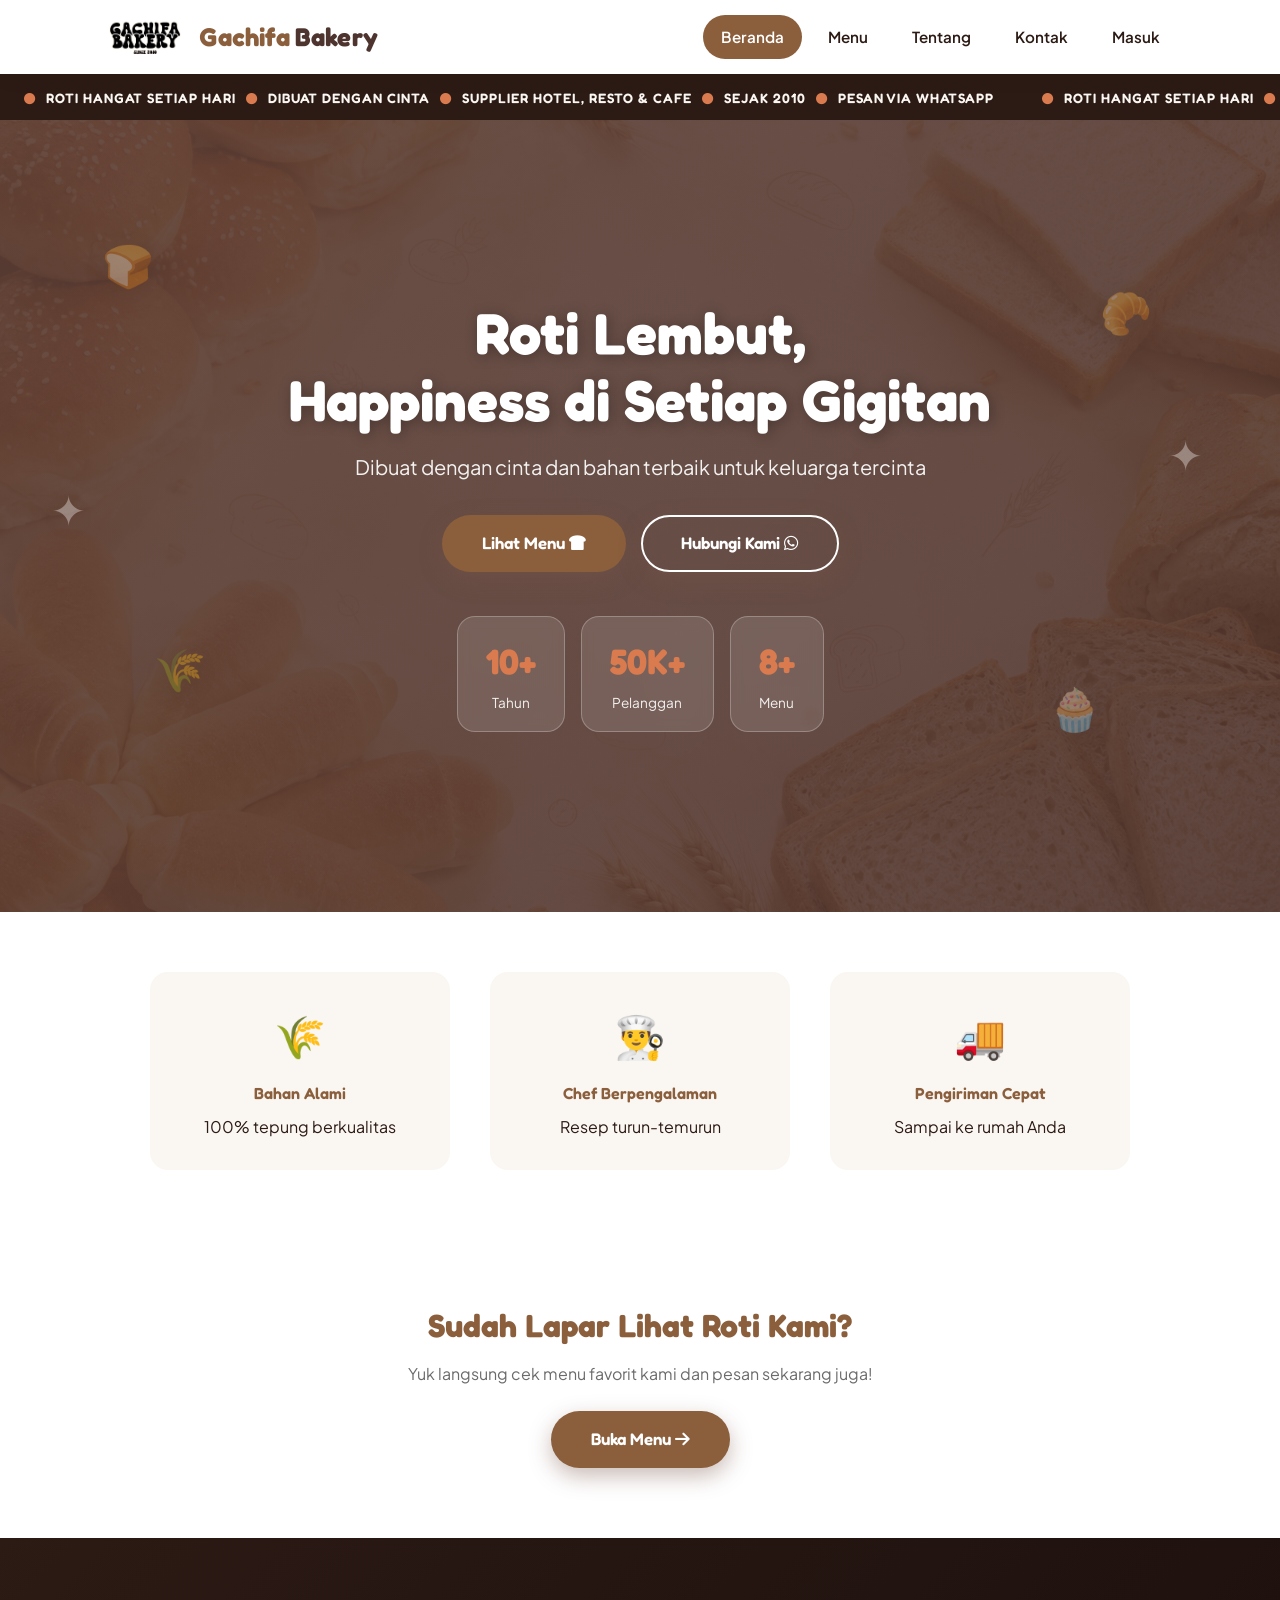
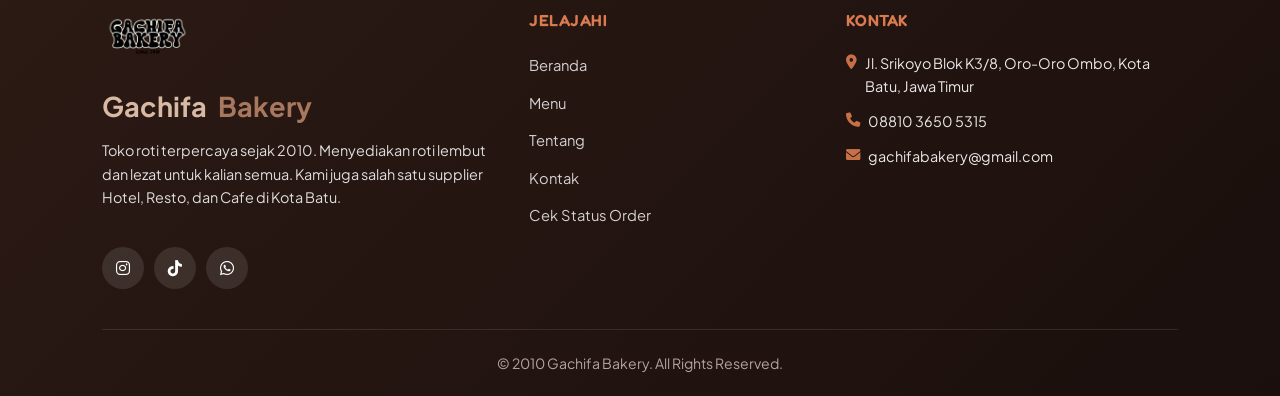
==== index.html @ fec1f7c6 "initial commit" ====
<!DOCTYPE html>
<html lang="id">
<head>
    <meta charset="UTF-8">
    <meta name="viewport" content="width=device-width, initial-scale=1.0">
    <title>Gachifa Bakery | Beranda</title>
    <link rel="icon" type="image/png" href="images/logo.png">
    <link rel="stylesheet" href="style.css?v=3">
    <link rel="stylesheet" href="https://cdnjs.cloudflare.com/ajax/libs/font-awesome/6.0.0/css/all.min.css">
</head>
<body>

<nav>
    <div class="logo-container">
        <img src="images/logo.png" alt="Logo Gachifa" class="logo-img">
        <div class="brand-name">
            <span class="brand-orange">Gachifa</span>
            <span class="brand-coklat">Bakery</span>
        </div>
    </div>
    <button class="nav-hamburger" onclick="toggleMobileMenu()" aria-label="Buka menu">
        <i class="fas fa-bars"></i>
    </button>
    <div class="nav-overlay" id="navOverlay" onclick="closeMobileMenu()"></div>
    <ul class="nav-links" id="navLinks">
        <li class="nav-close-item">
            <span class="nav-panel-title">Menu</span>
            <button class="nav-close-btn" onclick="toggleMobileMenu()" aria-label="Tutup menu">&times;</button>
        </li>
        <li><a href="index.html" data-page="index"><i class="fas fa-house nav-icon"></i>Beranda</a></li>
        <li><a href="menu.html" data-page="menu"><i class="fas fa-bread-slice nav-icon"></i>Menu <span id="nav-cart-count" class="nav-cart-badge" style="display:none;">0</span></a></li>
        <li><a href="about.html" data-page="about"><i class="fas fa-circle-info nav-icon"></i>Tentang</a></li>
        <li><a href="contact.html" data-page="contact"><i class="fas fa-phone nav-icon"></i>Kontak</a></li>
        <li id="nav-account-item"><a href="account.html" data-page="account"><i class="fas fa-user nav-icon"></i><span id="nav-account-label">Masuk</span></a></li>
    </ul>
</nav>

<div class="marquee">
    <div class="marquee-track">
        <span><i class="fas fa-circle"></i>ROTI HANGAT SETIAP HARI<i class="fas fa-circle"></i>DIBUAT DENGAN CINTA<i class="fas fa-circle"></i>SUPPLIER HOTEL, RESTO & CAFE<i class="fas fa-circle"></i>SEJAK 2010<i class="fas fa-circle"></i>PESAN VIA WHATSAPP</span>
        <span aria-hidden="true"><i class="fas fa-circle"></i>ROTI HANGAT SETIAP HARI<i class="fas fa-circle"></i>DIBUAT DENGAN CINTA<i class="fas fa-circle"></i>SUPPLIER HOTEL, RESTO & CAFE<i class="fas fa-circle"></i>SEJAK 2010<i class="fas fa-circle"></i>PESAN VIA WHATSAPP</span>
    </div>
</div>

    <header id="home">
        <div class="floaty-shapes" aria-hidden="true">
            <span class="floaty" style="top:14%; left:8%;">🍞</span>
            <span class="floaty floaty-slow floaty-reverse" style="top:65%; left:12%;">🌾</span>
            <span class="floaty floaty-slow" style="top:20%; right:10%;">🥐</span>
            <span class="floaty floaty-reverse" style="top:70%; right:14%;">🧁</span>
            <span class="floaty floaty-slow" style="top:45%; left:4%;">✦</span>
            <span class="floaty" style="top:38%; right:6%;">✦</span>
        </div>
        <div class="hero-content">
            <h1>Roti Lembut,<br>Happiness di Setiap Gigitan</h1>
            <p>Dibuat dengan cinta dan bahan terbaik untuk keluarga tercinta</p>
            
            <div class="hero-buttons">
                <a href="menu.html" class="btn">Lihat Menu <i class="fas fa-bread-slice"></i></a>
                <a href="contact.html" class="btn btn-outline">Hubungi Kami <i class="fab fa-whatsapp"></i></a>
            </div>
            
            <div class="hero-stats">
                <div class="stat-item">
                    <span class="stat-number">10+</span>
                    <span class="stat-label">Tahun</span>
                </div>
                <div class="stat-item">
                    <span class="stat-number">50K+</span>
                    <span class="stat-label">Pelanggan</span>
                </div>
                <div class="stat-item">
                    <span class="stat-number">8+</span>
                    <span class="stat-label">Menu</span>
                </div>
            </div>
        </div>
    </header>

    <section class="features reveal-stagger reveal">
        <div class="feature-item reveal-child">
            <span>🌾</span>
            <h4>Bahan Alami</h4>
            <p>100% tepung berkualitas</p>
        </div>
        <div class="feature-item reveal-child">
            <span>👨‍🍳</span>
            <h4>Chef Berpengalaman</h4>
            <p>Resep turun-temurun</p>
        </div>
        <div class="feature-item reveal-child">
            <span>🚚</span>
            <h4>Pengiriman Cepat</h4>
            <p>Sampai ke rumah Anda</p>
        </div>
    </section>

    <section class="cta-section reveal">
        <h2>Sudah Lapar Lihat Roti Kami?</h2>
        <p>Yuk langsung cek menu favorit kami dan pesan sekarang juga!</p>
        <a href="menu.html" class="btn">Buka Menu <i class="fas fa-arrow-right"></i></a>
    </section>

<footer id="contact">
    <div class="footer-container">
        <div class="footer-col-brand">
            <div class="footer-logo">
                <img src="images/logo.png" alt="Logo">
            </div>
            <h3><span class="brand-orange">Gachifa</span> <span class="brand-coklat">Bakery</span></h3>
            <p class="footer-desc">Toko roti terpercaya sejak 2010. Menyediakan roti lembut dan lezat untuk kalian semua. Kami juga salah satu supplier Hotel, Resto, dan Cafe di Kota Batu.</p>
            <div class="social-links">
                <a href="https://www.instagram.com/gachifabakery.id/" target="_blank" aria-label="Instagram">
                    <i class="fab fa-instagram"></i>
                </a>
                <a href="https://www.tiktok.com/@gachifabakery?_r=1&_t=ZS-96W4dqvTECC" target="_blank" aria-label="TikTok">
                    <i class="fab fa-tiktok"></i>
                </a>
                <a href="https://wa.me/62881036505315?text=Hallo%20Gachifa%20Bakery!%20Saya%20ingin%20bertanya%20perihal%20roti%20nya%20dong" target="_blank" aria-label="WhatsApp">
                    <i class="fab fa-whatsapp"></i>
                </a>
            </div>
        </div>

        <div class="footer-col">
            <h4 class="footer-heading">Jelajahi</h4>
            <ul class="footer-links">
                <li><a href="index.html">Beranda</a></li>
                <li><a href="menu.html">Menu</a></li>
                <li><a href="about.html">Tentang</a></li>
                <li><a href="contact.html">Kontak</a></li>
                <li><a href="track-order.html">Cek Status Order</a></li>
            </ul>
        </div>

        <div class="footer-col">
            <h4 class="footer-heading">Kontak</h4>
            <div class="contact-info">
                <p><i class="fas fa-map-marker-alt"></i> Jl. Srikoyo Blok K3/8, Oro-Oro Ombo, Kota Batu, Jawa Timur</p>
                <p><i class="fas fa-phone"></i> 08810 3650 5315</p>
                <p><i class="fas fa-envelope"></i> gachifabakery@gmail.com</p>
            </div>
        </div>
    </div>
    <div class="footer-bottom">
        <p>&copy; 2010 Gachifa Bakery. All Rights Reserved.</p>
    </div>
</footer>

    <script src="script.js?v=2"></script>
</body>
</html>
---- style.css ----
@import url('https://fonts.googleapis.com/css2?family=Fredoka:wght@500;600;700&family=Plus+Jakarta+Sans:wght@400;500;600;700;800&display=swap');

* {
    margin: 0;
    padding: 0;
    box-sizing: border-box;
    font-family: 'Plus Jakarta Sans', sans-serif;
}

:root {
    --primary: #8B5E3C;
    --secondary: #6B4226;
    --accent: #4E342E;
    --cream: #FAF6F2;
    --cream-2: #F3EAE0;
    --white: #ffffff;
    --dark: #2C1A14;
    --kuning: #D97B4F;
    --kuningMuda: #F3D9C4;
    --shadow-soft: 0 10px 30px rgba(139, 94, 60, 0.12);
    --shadow-lift: 0 20px 40px rgba(139, 94, 60, 0.22);
    --radius-lg: 28px;
    --radius-md: 18px;
}

html {
    scroll-behavior: smooth;
}

body {
    background-color: var(--cream);
    color: var(--dark);
    line-height: 1.6;
    overflow-x: hidden;
}

h1, h2, h3, h4, .brand-name span, .btn, .logo-container, footer h3 {
    font-family: 'Fredoka', sans-serif;
}

/* ===== REVEAL ON SCROLL ===== */
.reveal {
    opacity: 0;
    transform: translateY(28px);
    transition: opacity 0.7s cubic-bezier(0.22, 1, 0.36, 1), transform 0.7s cubic-bezier(0.22, 1, 0.36, 1);
}

.reveal.revealed {
    opacity: 1;
    transform: translateY(0);
}

.reveal-stagger.revealed .reveal-child {
    opacity: 1;
    transform: translateY(0);
}

.reveal-child {
    opacity: 0;
    transform: translateY(24px);
    transition: opacity 0.6s ease, transform 0.6s ease;
}

.reveal-stagger.revealed .reveal-child:nth-child(1) { transition-delay: 0.05s; }
.reveal-stagger.revealed .reveal-child:nth-child(2) { transition-delay: 0.15s; }
.reveal-stagger.revealed .reveal-child:nth-child(3) { transition-delay: 0.25s; }
.reveal-stagger.revealed .reveal-child:nth-child(4) { transition-delay: 0.35s; }

@media (prefers-reduced-motion: reduce) {
    .reveal, .reveal-child {
        opacity: 1 !important;
        transform: none !important;
        transition: none !important;
    }
    .floaty { animation: none !important; }
    .marquee-track { animation: none !important; }
}

/* ===== NAV ===== */
nav {
    display: flex;
    justify-content: space-between;
    align-items: center;
    padding: 0.7rem 8%;
    background-color: var(--white);
    box-shadow: 0 2px 20px rgba(44, 26, 20, 0.07);
    position: sticky;
    top: 0;
    z-index: 1000;
}

.logo-container {
    display: flex;
    align-items: center;
    gap: 12px;
}

.logo-img {
    height: 52px;
    width: auto;
}

.brand-name {
    display: flex;
    align-items: center;
}

.brand-name span {
    font-weight: 700;
    font-size: 1.6rem;
    letter-spacing: 0.2px;
}

.brand-orange {
    color: var(--primary);
    margin-right: 5px;
}

.brand-coklat {
    color: var(--accent);
}

.nav-links {
    list-style: none;
    display: flex;
    align-items: center;
    gap: 8px;
}

.nav-links a {
    text-decoration: none;
    color: var(--dark);
    font-weight: 600;
    font-size: 0.95rem;
    transition: 0.3s;
    position: relative;
    padding: 10px 18px;
    display: inline-block;
    border-radius: 50px;
}

.nav-links a:hover {
    color: var(--primary);
    background: var(--cream-2);
}

.nav-links a.active {
    color: var(--white);
    background: var(--primary);
}

.nav-links a.active .nav-cart-badge {
    display: none !important;
}

/* ===== MARQUEE ===== */
.marquee {
    background: var(--dark);
    overflow: hidden;
    white-space: nowrap;
    position: relative;
    padding: 10px 0;
}

.marquee-track {
    display: inline-flex;
    animation: marquee-scroll 22s linear infinite;
}

.marquee-track span {
    color: var(--cream);
    font-family: 'Fredoka', sans-serif;
    font-weight: 600;
    font-size: 0.85rem;
    letter-spacing: 1px;
    text-transform: uppercase;
    padding: 0 24px;
    display: inline-flex;
    align-items: center;
    gap: 10px;
    white-space: nowrap;
}

.marquee-track span i {
    color: var(--kuning);
    font-size: 0.7rem;
}

@keyframes marquee-scroll {
    0% { transform: translateX(0); }
    100% { transform: translateX(-50%); }
}

/* ===== HEADER / HERO ===== */
header {
    position: relative;
    background: linear-gradient(135deg, rgba(93, 64, 55, 0.92), rgba(78, 52, 46, 0.88)),
                url('images/background.png');
    background-size: cover;
    background-position: center;
    min-height: 88vh;
    display: flex;
    align-items: center;
    justify-content: center;
    text-align: center;
    color: var(--white);
    overflow: hidden;
    padding: 40px 8%;
}

.floaty-shapes {
    position: absolute;
    inset: 0;
    pointer-events: none;
    z-index: 1;
}

.floaty-shapes span {
    position: absolute;
    font-size: 2.6rem;
    opacity: 0.35;
    filter: drop-shadow(0 6px 14px rgba(0,0,0,0.2));
}

.floaty {
    animation: floaty-move 6s ease-in-out infinite;
}

.floaty-slow {
    animation-duration: 9s;
}

.floaty-reverse {
    animation-direction: alternate-reverse;
}

@keyframes floaty-move {
    0%   { transform: translateY(0) rotate(0deg); }
    50%  { transform: translateY(-22px) rotate(8deg); }
    100% { transform: translateY(0) rotate(0deg); }
}

.hero-content {
    position: relative;
    z-index: 2;
}

.hero-content h1 {
    font-weight: 700;
    font-size: 3.6rem;
    line-height: 1.15;
    margin-bottom: 18px;
    text-shadow: 2px 2px 14px rgba(0,0,0,0.28);
}

.hero-content p {
    font-size: 1.25rem;
    margin-bottom: 32px;
    opacity: 0.92;
}

.hero-buttons {
    display: flex;
    gap: 15px;
    justify-content: center;
    margin-bottom: 44px;
}

.btn {
    display: inline-block;
    background-color: var(--primary);
    color: var(--white);
    padding: 15px 40px;
    text-decoration: none;
    border-radius: 50px;
    font-weight: 600;
    font-size: 1.05rem;
    transition: 0.3s;
    box-shadow: 0 8px 22px rgba(121, 85, 72, 0.4);
    cursor: pointer;
    border: none;
}

.btn:hover {
    background-color: var(--accent);
    transform: translateY(-4px);
}

.btn:active {
    transform: scale(0.95);
    background-color: var(--secondary);
}

.btn-outline {
    background-color: transparent;
    border: 2px solid var(--white);
    color: var(--white);
    padding: 13px 38px;
}

.btn-outline:hover {
    background-color: var(--white);
    color: var(--primary);
}

.hero-stats {
    display: flex;
    gap: 16px;
    justify-content: center;
    margin-top: 40px;
    flex-wrap: wrap;
}

.stat-item {
    text-align: center;
    background: rgba(255,255,255,0.12);
    backdrop-filter: blur(6px);
    border: 1px solid rgba(255,255,255,0.25);
    border-radius: var(--radius-md);
    padding: 16px 28px;
}

.stat-number {
    display: block;
    font-family: 'Fredoka', sans-serif;
    font-size: 2.2rem;
    font-weight: 700;
    color: var(--kuning);
}

.stat-label {
    font-size: 0.85rem;
    opacity: 0.9;
}

/* ===== PAGE BANNER (inner pages) ===== */
.page-banner {
    position: relative;
    background: linear-gradient(135deg, rgba(93, 64, 55, 0.95), rgba(78, 52, 46, 0.9)),
                url('images/background.png');
    background-size: cover;
    background-position: center;
    color: var(--white);
    text-align: center;
    padding: 80px 8% 60px;
    overflow: hidden;
}

.page-banner h1 {
    font-weight: 700;
    font-size: 2.6rem;
    margin-bottom: 10px;
    text-shadow: 2px 2px 10px rgba(0,0,0,0.3);
    position: relative;
    z-index: 2;
}

.page-banner p {
    font-size: 1.05rem;
    opacity: 0.92;
    position: relative;
    z-index: 2;
}

/* ===== FEATURES ===== */
.features {
    background-color: var(--white);
    padding: 60px 8%;
    display: flex;
    justify-content: center;
    gap: 40px;
    flex-wrap: wrap;
    text-align: center;
}

.feature-item {
    flex: 1;
    min-width: 220px;
    max-width: 300px;
    background: var(--cream);
    border-radius: var(--radius-md);
    padding: 30px 22px;
    transition: 0.35s;
}

.feature-item:hover {
    transform: translateY(-8px);
    box-shadow: var(--shadow-soft);
}

.feature-item span {
    font-size: 2.6rem;
    display: block;
    margin-bottom: 12px;
}

.feature-item h4 {
    color: var(--primary);
    margin-bottom: 8px;
    font-weight: 600;
}

/* ===== MENU SECTION ===== */
.menu-section {
    padding: 80px 8%;
    text-align: center;
    background-color: var(--cream);
}

.section-title {
    font-weight: 700;
    font-size: 2.4rem;
    margin-bottom: 15px;
    color: var(--primary);
    position: relative;
    display: inline-block;
}

.section-title::after {
    content: '';
    display: block;
    width: 60px;
    height: 4px;
    background: var(--kuning);
    border-radius: 2px;
    margin: 14px auto 0;
}

.section-desc {
    color: #6b6b6b;
    margin-bottom: 40px;
}

.product-grid {
    display: grid;
    grid-template-columns: repeat(auto-fit, minmax(280px, 1fr));
    gap: 36px;
    max-width: 1200px;
    margin: 0 auto;
}

.nav-hamburger {
    display: none !important;
}

.nav-icon {
    display: none !important;
}

.nav-overlay {
    display: none !important;
}

.nav-close-item {
    display: none !important;
}

.menu-header-row {
    position: relative;
    max-width: 1200px;
    margin: 0 auto;
    text-align: center;
}

.menu-header-row .section-title {
    margin-bottom: 15px;
}

.riwayat-trigger {
    position: absolute;
    right: 0;
    top: 0;
    background: var(--white);
    border: 1.5px solid var(--primary);
    color: var(--primary);
    padding: 10px 22px;
    border-radius: 50px;
    font-weight: 600;
    font-size: 0.9rem;
    cursor: pointer;
    transition: 0.3s;
    display: inline-flex;
    align-items: center;
    gap: 8px;
}

.riwayat-trigger:hover {
    background: var(--primary);
    color: var(--white);
}

.riwayat-badge {
    position: absolute;
    top: -6px;
    right: -6px;
    background: var(--kuning);
    color: var(--white);
    font-size: 0.7rem;
    font-weight: 700;
    min-width: 20px;
    height: 20px;
    border-radius: 50%;
    display: flex;
    align-items: center;
    justify-content: center;
    padding: 0 4px;
    line-height: 1;
    box-shadow: 0 2px 6px rgba(0,0,0,0.15);
}

.checkout-modal-overlay {
    display: none;
    position: fixed;
    inset: 0;
    background: rgba(44, 26, 20, 0.6);
    z-index: 2000;
    align-items: center;
    justify-content: center;
    padding: 20px;
}

.checkout-modal-overlay.checkout-modal-show {
    display: flex;
}

.checkout-modal-box {
    background: var(--white);
    border-radius: var(--radius-lg);
    padding: 30px;
    max-width: 420px;
    width: 100%;
    max-height: 85vh;
    overflow-y: auto;
    text-align: left;
    box-shadow: 0 20px 50px rgba(0,0,0,0.3);
}

.riwayat-modal-overlay {
    display: none;
    position: fixed;
    inset: 0;
    background: rgba(44, 26, 20, 0.6);
    z-index: 2000;
    align-items: center;
    justify-content: center;
    padding: 20px;
}

.riwayat-modal-overlay.riwayat-modal-show {
    display: flex;
}

.riwayat-modal-box {
    background: var(--white);
    border-radius: var(--radius-lg);
    padding: 30px;
    max-width: 420px;
    width: 100%;
    max-height: 80vh;
    overflow-y: auto;
    text-align: left;
    box-shadow: 0 20px 50px rgba(0,0,0,0.3);
}

.riwayat-modal-header {
    display: flex;
    justify-content: space-between;
    align-items: center;
    margin-bottom: 18px;
}

.riwayat-modal-header h3 {
    color: var(--primary);
    font-size: 1.15rem;
    font-weight: 600;
    display: flex;
    align-items: center;
    gap: 8px;
}

.riwayat-modal-close {
    background: none;
    border: none;
    font-size: 1.6rem;
    line-height: 1;
    color: #888;
    cursor: pointer;
    padding: 0 4px;
}

.riwayat-modal-close:hover {
    color: var(--primary);
}

.riwayat-empty {
    color: #888;
    font-size: 0.9rem;
    text-align: center;
    padding: 20px 0;
}

.riwayat-item {
    background: var(--cream);
    border-radius: 12px;
    padding: 12px 14px;
    margin-bottom: 12px;
}

.riwayat-tanggal {
    font-size: 0.75rem;
    color: #888;
    margin-bottom: 4px;
}

.riwayat-produk {
    font-size: 0.85rem;
    color: var(--dark);
    margin-bottom: 6px;
    line-height: 1.4;
}

.riwayat-total {
    font-size: 0.9rem;
    font-weight: 700;
    color: var(--primary);
    text-align: right;
}

.btn-riwayat-clear {
    width: 100%;
    margin-top: 10px;
    background: transparent;
    border: 1.5px solid var(--secondary);
    color: var(--secondary);
    padding: 10px;
    border-radius: 50px;
    font-weight: 600;
    font-size: 0.85rem;
    cursor: pointer;
    transition: 0.3s;
}

.btn-riwayat-clear:hover {
    background: var(--secondary);
    color: var(--white);
}

/* ===== CARDS ===== */
.card {
    background: var(--white);
    border-radius: var(--radius-lg);
    overflow: hidden;
    box-shadow: var(--shadow-soft);
    transition: 0.4s cubic-bezier(0.22, 1, 0.36, 1);
    position: relative;
    display: flex;
    flex-direction: column;
    height: 100%;
}

.card:hover {
    transform: translateY(-12px) rotate(-0.5deg);
    box-shadow: var(--shadow-lift);
}

.card img {
    width: 100%;
    height: 220px;
    object-fit: cover;
}

.card-body {
    padding: 25px;
    display: flex;
    flex-direction: column;
    flex: 1;
}

.card-body h3 {
    font-weight: 600;
    font-size: 1.3rem;
    color: var(--dark);
    margin-bottom: 10px;
}

.card-body p {
    color: #6b6b6b;
    font-size: 0.95rem;
    line-height: 1.45;
    min-height: 2.75em;
    margin-bottom: 10px;
}

.min-order {
    color: var(--accent);
    font-size: 0.85rem;
    font-weight: 700;
    margin: 0 0 12px;
    background-color: var(--kuningMuda);
    padding: 7px 16px;
    border-radius: 50px;
    display: inline-flex;
    align-items: center;
    justify-content: center;
    gap: 6px;
    align-self: center;
    text-align: center;
    line-height: 1.3;
}

.price {
    font-family: 'Fredoka', sans-serif;
    font-size: 1.5rem;
    font-weight: 700;
    color: var(--primary);
    margin-bottom: 20px;
}

.btn-buy {
    background: linear-gradient(135deg, var(--primary), var(--secondary));
    color: var(--white);
    border: none;
    padding: 12px 30px;
    border-radius: 50px;
    font-weight: 600;
    cursor: pointer;
    width: 100%;
    transition: 0.3s;
    font-size: 1rem;
    margin-top: auto;
}

.btn-buy:hover {
    background: linear-gradient(135deg, var(--secondary), var(--primary));
    box-shadow: 0 5px 15px rgba(121, 85, 72, 0.4);
    transform: translateY(-2px);
}

.btn-buy:active {
    transform: scale(0.95);
}

.badge {
    position: absolute;
    top: 15px;
    right: 15px;
    background-color: var(--kuning);
    color: var(--white);
    padding: 6px 16px;
    border-radius: 20px;
    font-size: 0.75rem;
    font-weight: 700;
    letter-spacing: 0.3px;
    z-index: 10;
    box-shadow: 0 4px 10px rgba(217, 123, 79, 0.4);
}

.badge-new {
    background-color: var(--secondary);
}

/* ===== ABOUT ===== */
.about-section {
    padding: 80px 8%;
    text-align: center;
    background-color: var(--cream);
}

.about-section .section-title {
    font-size: 2.4rem;
    margin-bottom: 20px;
    color: var(--primary);
}

.about-content {
    max-width: 800px;
    margin: 0 auto;
    background-color: var(--white);
    padding: 40px;
    border-radius: var(--radius-lg);
    box-shadow: var(--shadow-soft);
    text-align: left;
    position: relative;
}

.about-content::before {
    content: '\201C';
    font-family: 'Fredoka', sans-serif;
    position: absolute;
    top: -6px;
    left: 24px;
    font-size: 5rem;
    color: var(--kuningMuda);
    line-height: 1;
}

.about-content p {
    color: #444;
    font-size: 1.08rem;
    line-height: 1.85;
}

.about-stats {
    max-width: 900px;
    margin: 50px auto 0;
    display: grid;
    grid-template-columns: repeat(auto-fit, minmax(160px, 1fr));
    gap: 20px;
}

.about-stat-card {
    background: var(--white);
    border-radius: var(--radius-md);
    padding: 26px 16px;
    box-shadow: var(--shadow-soft);
    transition: 0.35s;
}

.about-stat-card:hover {
    transform: translateY(-8px);
}

.about-stat-card .num {
    font-family: 'Fredoka', sans-serif;
    font-weight: 700;
    font-size: 2rem;
    color: var(--primary);
    display: block;
}

.about-stat-card .label {
    color: #6b6b6b;
    font-size: 0.85rem;
    margin-top: 4px;
    display: block;
}

/* ===== FOOTER ===== */
footer {
    background: linear-gradient(135deg, var(--dark), #1a0f0d);
    color: var(--white);
    padding: 70px 8% 0;
    position: relative;
}

.footer-container {
    max-width: 1100px;
    margin: 0 auto;
    display: grid;
    grid-template-columns: 1.4fr 1fr 1.2fr;
    gap: 40px;
    text-align: left;
    padding-bottom: 40px;
}

.footer-col-brand {
    display: flex;
    flex-direction: column;
}

.footer-logo img {
    height: 55px;
    margin-bottom: 15px;
}

footer h3 {
    font-size: 1.7rem;
    font-weight: 700;
    margin-bottom: 10px;
}

footer h3 .brand-orange {
    color: #d8b9a4;
}

footer h3 .brand-coklat {
    color: #a8785e;
}

.footer-desc {
    opacity: 0.85;
    margin-bottom: 20px;
    line-height: 1.6;
    font-size: 0.9rem;
}

.footer-heading {
    font-family: 'Fredoka', sans-serif;
    font-weight: 600;
    font-size: 1rem;
    margin-bottom: 18px;
    color: var(--kuning);
    text-transform: uppercase;
    letter-spacing: 0.5px;
}

.footer-links {
    list-style: none;
    display: flex;
    flex-direction: column;
    gap: 12px;
}

.footer-links a {
    color: rgba(255,255,255,0.8);
    text-decoration: none;
    font-size: 0.92rem;
    transition: 0.25s;
}

.footer-links a:hover {
    color: var(--kuning);
    padding-left: 4px;
}

.contact-info {
    display: flex;
    flex-direction: column;
    gap: 12px;
}

.contact-info p {
    font-size: 0.9rem;
    opacity: 0.9;
    display: flex;
    align-items: flex-start;
    gap: 8px;
}

.contact-info i {
    color: var(--kuning);
    margin-top: 3px;
}

.social-links {
    margin-top: 18px;
    display: flex;
    gap: 10px;
}

.social-links a {
    display: inline-flex;
    align-items: center;
    justify-content: center;
    width: 42px;
    height: 42px;
    background-color: rgba(255,255,255,0.1);
    color: var(--white);
    border-radius: 50%;
    transition: 0.3s;
    text-decoration: none;
}

.social-links a:hover {
    background-color: var(--kuning);
    transform: translateY(-5px);
}

.social-links a:active {
    transform: scale(0.9);
}

.footer-bottom {
    padding: 22px 0;
    border-top: 1px solid rgba(255,255,255,0.1);
    font-size: 0.88rem;
    color: #b3a49c;
    text-align: center;
}

/* ===== CTA SECTION ===== */
.cta-section {
    background-color: var(--white);
    text-align: center;
    padding: 70px 8%;
}

.cta-section h2 {
    color: var(--primary);
    font-weight: 700;
    font-size: 2rem;
    margin-bottom: 10px;
}

.cta-section p {
    color: #6b6b6b;
    margin-bottom: 25px;
}

/* ===== CONTACT PAGE ===== */
.contact-section {
    padding: 80px 8%;
    display: grid;
    grid-template-columns: repeat(auto-fit, minmax(220px, 1fr));
    gap: 30px;
    max-width: 1100px;
    margin: 0 auto;
}

.contact-card {
    background: var(--white);
    border-radius: var(--radius-lg);
    padding: 35px 20px;
    text-align: center;
    box-shadow: var(--shadow-soft);
    transition: 0.35s;
}

.contact-card:hover {
    transform: translateY(-10px);
    box-shadow: var(--shadow-lift);
}

.contact-card i {
    font-size: 2.1rem;
    color: var(--primary);
    margin-bottom: 15px;
}

.contact-card h4 {
    color: var(--dark);
    margin-bottom: 10px;
    font-weight: 600;
}

.contact-card p {
    color: #6b6b6b;
    font-size: 0.95rem;
}

.contact-card-link {
    display: block;
    text-decoration: none;
    cursor: pointer;
}

.contact-card-cta {
    display: inline-block;
    margin-top: 12px;
    color: var(--primary);
    font-size: 0.85rem;
    font-weight: 600;
}

.contact-form-section {
    padding: 40px 8% 80px;
    max-width: 600px;
    margin: 0 auto;
    text-align: center;
}

.contact-form {
    background: var(--white);
    border-radius: var(--radius-lg);
    padding: 35px 30px;
    box-shadow: var(--shadow-soft);
    text-align: left;
    margin-top: 25px;
}

.form-group {
    margin-bottom: 18px;
}

.form-group label {
    display: block;
    margin-bottom: 6px;
    font-weight: 600;
    color: var(--dark);
    font-size: 0.9rem;
}

.form-group input,
.form-group textarea {
    width: 100%;
    padding: 12px 14px;
    border: 1px solid #ddd;
    border-radius: 10px;
    font-size: 0.95rem;
    font-family: inherit;
    resize: vertical;
    transition: 0.25s;
}

.form-group input:focus,
.form-group textarea:focus {
    outline: none;
    border-color: var(--primary);
}

.contact-form-status {
    margin-top: 15px;
    padding: 12px 14px;
    border-radius: 10px;
    font-size: 0.9rem;
}

.contact-form-success {
    background: #e6f7ec;
    color: #1e7e42;
}

.contact-form-error {
    background: #fdecea;
    color: #c0392b;
}

.contact-card-cta i {
    font-size: 0.75rem;
    margin-left: 4px;
    color: var(--primary);
}

.social-section {
    text-align: center;
    padding: 0 8% 80px;
}

.social-section .social-links {
    justify-content: center;
}

.social-section .social-links a {
    background-color: var(--cream);
    color: var(--primary);
    border: 1.5px solid var(--primary);
    width: 45px;
    height: 45px;
}

.social-section .social-links a:hover {
    background-color: var(--primary);
    color: var(--white);
    border-color: var(--primary);
}

/* ===== MENU TOOLBAR ===== */
.menu-toolbar {
    max-width: 1200px;
    margin: 0 auto 40px;
    display: flex;
    flex-wrap: wrap;
    justify-content: center;
    align-items: center;
    gap: 15px;
}

.search-box {
    position: relative;
    flex: 1;
    min-width: 220px;
    max-width: 320px;
}

.search-box i {
    position: absolute;
    left: 16px;
    top: 50%;
    transform: translateY(-50%);
    color: #999;
    font-size: 0.9rem;
}

.search-box input {
    width: 100%;
    padding: 12px 40px 12px 40px;
    border-radius: 50px;
    border: 1.5px solid #e6dcd3;
    font-family: inherit;
    font-size: 0.9rem;
    outline: none;
    transition: 0.3s;
    background: var(--white);
    color: var(--dark);
}

.search-box input:focus {
    border-color: var(--primary);
    box-shadow: 0 0 0 3px rgba(139, 94, 60, 0.15);
}

.search-clear-btn {
    position: absolute;
    right: 10px;
    top: 50%;
    transform: translateY(-50%);
    background: #e6dcd3;
    border: none;
    color: var(--dark);
    width: 22px;
    height: 22px;
    border-radius: 50%;
    font-size: 1rem;
    line-height: 1;
    cursor: pointer;
    display: flex;
    align-items: center;
    justify-content: center;
    padding: 0;
    transition: 0.2s;
}

.search-clear-btn:hover {
    background: var(--primary);
    color: var(--white);
}

.category-filters {
    display: flex;
    gap: 10px;
    flex-wrap: wrap;
    justify-content: center;
}

.category-btn {
    background: var(--white);
    border: 1.5px solid #e6dcd3;
    color: var(--dark);
    padding: 10px 20px;
    border-radius: 50px;
    font-family: inherit;
    font-weight: 600;
    font-size: 0.85rem;
    cursor: pointer;
    transition: 0.3s;
}

.category-btn:hover {
    border-color: var(--primary);
    color: var(--primary);
}

.category-btn.active {
    background: var(--primary);
    color: var(--white);
    border-color: var(--primary);
}

.no-results {
    grid-column: 1 / -1;
    text-align: center;
    color: #888;
    padding: 40px 0;
    font-size: 0.95rem;
}

/* ===== KERANJANG ===== */
.keranjang-section {
    padding: 34px 8%;
    background: var(--white);
    text-align: center;
    margin: 40px 8%;
    border-radius: var(--radius-lg);
    box-shadow: var(--shadow-soft);
}

.keranjang-header {
    display: flex;
    justify-content: space-between;
    align-items: center;
    margin-bottom: 20px;
    padding-bottom: 15px;
    border-bottom: 2px solid var(--cream);
}

.keranjang-header h2 {
    color: var(--primary);
    font-weight: 600;
    font-size: 1.4rem;
}

#keranjang-count {
    background: var(--primary);
    color: white;
    padding: 5px 15px;
    border-radius: 20px;
    font-size: 0.9rem;
}

.keranjang-item {
    display: flex;
    justify-content: space-between;
    align-items: center;
    padding: 15px;
    background: var(--cream);
    margin-bottom: 10px;
    border-radius: 14px;
}

.btn-hapus {
    background: var(--secondary);
    color: white;
    border: none;
    padding: 8px 15px;
    border-radius: 50px;
    cursor: pointer;
    transition: 0.3s;
}

.btn-hapus:hover {
    background: var(--primary);
}

.btn-hapus:active {
    transform: scale(0.95);
}

.keranjang-total {
    font-family: 'Fredoka', sans-serif;
    font-size: 1.25rem;
    font-weight: 700;
    color: var(--primary);
    text-align: right;
    margin-top: 15px;
}

.btn-checkout {
    background: linear-gradient(135deg, var(--primary), var(--secondary));
    color: white;
    border: none;
    padding: 15px 40px;
    border-radius: 50px;
    font-weight: 600;
    font-size: 1.05rem;
    cursor: pointer;
    margin-top: 20px;
    width: 100%;
    transition: 0.3s;
}

.btn-checkout:hover {
    transform: translateY(-3px);
    box-shadow: 0 5px 15px rgba(121, 85, 72, 0.4);
}

.btn-checkout:active {
    transform: scale(0.95);
}

.btn-checkout-outline {
    background: transparent;
    color: var(--primary);
    border: 2px solid var(--primary);
    box-sizing: border-box;
    display: block;
    text-align: center;
    text-decoration: none;
    font-family: inherit;
    line-height: normal;
}

.btn-checkout-outline:hover {
    background: var(--primary);
    color: white;
    transform: translateY(-3px);
}

.nav-cart-badge {
    display: inline-block;
    background-color: var(--kuning);
    color: var(--white);
    font-size: 0.7rem;
    font-weight: 700;
    padding: 1px 7px;
    border-radius: 10px;
    margin-left: 5px;
    vertical-align: middle;
}

/* ===== TOAST ===== */
.toast {
    position: fixed;
    bottom: -80px;
    left: 50%;
    transform: translateX(-50%);
    background: var(--dark);
    color: var(--white);
    padding: 10px 18px;
    border-radius: 12px;
    font-size: 0.85rem;
    font-weight: 600;
    box-shadow: 0 8px 20px rgba(0,0,0,0.25);
    z-index: 3000;
    opacity: 0;
    transition: bottom 0.2s ease, opacity 0.2s ease;
    display: flex;
    align-items: center;
    gap: 8px;
    max-width: 90%;
    width: max-content;
    text-align: left;
    pointer-events: none;
    white-space: nowrap;
}

.toast::before {
    content: '\f058';
    font-family: 'Font Awesome 6 Free';
    font-weight: 900;
    color: var(--kuning);
    font-size: 0.9rem;
}

.toast.toast-show {
    bottom: 20px;
    opacity: 1;
}

/* ===== RESPONSIVE ===== */
@media (max-width: 900px) {
    .footer-container {
        grid-template-columns: 1fr 1fr;
    }
}

@media (max-width: 768px) {

    nav {
        position: relative;
        display: flex;
        justify-content: space-between;
        align-items: center;
        padding: 0.6rem 4%;
    }

    .logo-container {
        gap: 8px;
    }

    .logo-img {
        height: 38px !important;
    }

    .brand-name {
        display: flex;
        flex-direction: row;
        align-items: center;
        line-height: 1.2;
    }

    .brand-name .brand-orange,
    .brand-name .brand-coklat {
        font-size: 1rem !important;
    }

    .nav-hamburger {
        display: inline-flex !important;
        align-items: center;
        justify-content: center;
        background: none;
        border: none;
        color: var(--primary);
        font-size: 1.5rem;
        cursor: pointer;
        padding: 6px 8px;
    }

    .nav-overlay {
        display: none;
        position: fixed;
        inset: 0;
        background: rgba(44, 26, 20, 0.55);
        z-index: 1400;
    }

    .nav-overlay.nav-overlay-show {
        display: block !important;
    }

    .nav-links {
        display: flex;
        position: fixed;
        top: 0;
        right: 0;
        height: 100vh;
        height: 100dvh;
        width: 60%;
        max-width: 235px;
        flex-direction: column;
        gap: 0;
        background: var(--white);
        box-shadow: -10px 0 30px rgba(0,0,0,0.2);
        padding: 0;
        padding-bottom: env(safe-area-inset-bottom);
        margin: 0;
        z-index: 1500;
        border-radius: 18px 0 0 18px;
        overflow-y: auto;
        overflow-x: hidden;
        transform: translateX(100%);
        transition: transform 0.3s ease;
    }

    .nav-links.nav-open {
        transform: translateX(0);
    }

    .nav-links li {
        width: 100%;
    }

    .nav-links li:not(.nav-close-item) {
        border-bottom: 1px solid var(--cream);
    }

    .nav-links li:last-child {
        border-bottom: none;
    }

    .nav-close-item {
        display: flex !important;
        align-items: center;
        justify-content: space-between;
        width: 100% !important;
        padding: 16px 18px;
        background: var(--cream);
    }

    .nav-panel-title {
        font-family: 'Fredoka', sans-serif;
        font-weight: 600;
        color: var(--primary);
        font-size: 1rem;
        letter-spacing: 0.2px;
    }

    .nav-close-btn {
        background: none;
        border: none;
        font-size: 1.4rem;
        line-height: 1;
        color: #888;
        cursor: pointer;
        padding: 0 2px;
    }

    .nav-close-btn:hover {
        color: var(--primary);
    }

    .nav-links a {
        display: flex;
        align-items: center;
        width: 100%;
        padding: 13px 18px;
        font-size: 0.9rem !important;
        color: var(--dark);
        border-radius: 0;
    }

    .nav-icon {
        display: inline-block !important;
        width: 18px;
        margin-right: 10px;
        text-align: center;
        color: var(--primary);
        font-size: 0.85rem;
    }

    .nav-links a.active {
        color: var(--primary);
        background: var(--kuningMuda);
    }

    .nav-links a::after {
        display: none;
    }

    .nav-cart-badge {
        display: none !important;
    }

    .marquee-track span {
        font-size: 0.7rem;
        padding: 0 14px;
    }

    .floaty-shapes span {
        font-size: 1.8rem;
        opacity: 0.25;
    }

    .hero-content h1 {
        font-size: 2.3rem !important;
    }

    .hero-content p {
        font-size: 1.05rem !important;
    }

    .hero-buttons {
        flex-direction: column;
        gap: 10px;
    }

    .btn {
        padding: 12px 25px !important;
        font-size: 0.9rem !important;
    }

    .btn-outline {
        padding: 10px 23px !important;
        font-size: 0.9rem !important;
    }

    .hero-stats {
        gap: 10px;
    }

    .stat-item {
        padding: 12px 18px;
    }

    .stat-number {
        font-size: 1.6rem;
    }

    footer {
        padding: 50px 6% 0;
    }

    .footer-container {
        grid-template-columns: 1fr;
        gap: 30px;
        text-align: left;
    }

    .footer-logo img {
        height: 55px;
    }

    footer h3 {
        font-size: 1.5rem;
    }

    .footer-desc {
        font-size: 0.9rem;
    }

    .contact-info p {
        font-size: 0.88rem;
    }

    .social-links {
        margin: 15px 0 5px;
        display: flex;
        justify-content: flex-start;
        align-items: center;
    }

    .social-links a {
        width: 42px;
        height: 42px;
    }

    .footer-bottom {
        font-size: 0.85rem;
    }

    .page-banner {
        padding: 60px 5% 40px;
    }

    .page-banner h1 {
        font-size: 1.9rem !important;
    }

    .page-banner p {
        font-size: 0.92rem !important;
    }

    .menu-header-row {
        text-align: center;
        padding-right: 0;
        margin-top: 46px;
    }

    .menu-section {
        padding: 20px 5% 50px;
    }

    .menu-header-row .section-title {
        font-size: 1.5rem;
    }

    .riwayat-trigger {
        position: absolute;
        top: -46px;
        right: 0;
        margin-top: 0;
        width: 42px;
        height: 42px;
        padding: 0 !important;
        border-radius: 50%;
        display: inline-flex;
        justify-content: center;
        align-items: center;
        gap: 0;
        font-size: 1rem !important;
    }

    .riwayat-trigger-text {
        display: none;
    }

    .product-grid {
        grid-template-columns: repeat(2, 1fr);
        gap: 12px;
    }

    .card img {
        height: 110px;
    }

    .card-body {
        padding: 12px;
    }

    .card-body h3 {
        font-size: 0.9rem;
        margin-bottom: 6px;
    }

    .card-body p {
        font-size: 0.75rem;
        line-height: 1.45;
        min-height: 4.4em;
        margin-bottom: 6px;
    }

    .min-order {
        font-size: 0.62rem !important;
        padding: 3px 9px;
        margin-bottom: 8px;
        gap: 4px;
    }

    .price {
        font-size: 1rem;
        margin-bottom: 16px;
    }

    .btn-buy {
        padding: 8px 10px;
        font-size: 0.8rem;
    }

    .badge {
        font-size: 0.6rem;
        padding: 4px 10px;
        top: 8px;
        right: 8px;
    }

    .about-content {
        padding: 25px 20px;
    }

    .about-stats {
        grid-template-columns: repeat(2, 1fr);
    }

    .contact-section {
        grid-template-columns: repeat(2, minmax(0, 1fr));
        gap: 12px;
        padding: 40px 5% 50px;
    }

    .contact-card {
        padding: 20px 12px;
        min-width: 0;
        overflow-wrap: break-word;
        word-break: break-word;
    }

    .contact-card i {
        font-size: 1.6rem;
        margin-bottom: 10px;
    }

    .contact-card h4 {
        font-size: 0.95rem;
    }

    .contact-card p {
        font-size: 0.8rem;
    }

    .contact-card-cta {
        font-size: 0.75rem;
    }

    .menu-toolbar {
        flex-direction: column;
        margin-bottom: 25px;
        gap: 12px;
    }

    .search-box {
        max-width: 100%;
        width: 100%;
    }

    .category-filters {
        width: 100%;
        justify-content: center;
    }

    .category-btn {
        padding: 8px 16px;
        font-size: 0.8rem;
    }

    .toast {
        font-size: 0.8rem;
        padding: 10px 14px;
        gap: 6px;
        max-width: 78%;
        width: max-content;
        border-radius: 10px;
        white-space: normal;
        line-height: 1.35;
        text-align: left;
    }

    .toast::before {
        font-size: 0.8rem;
    }
}
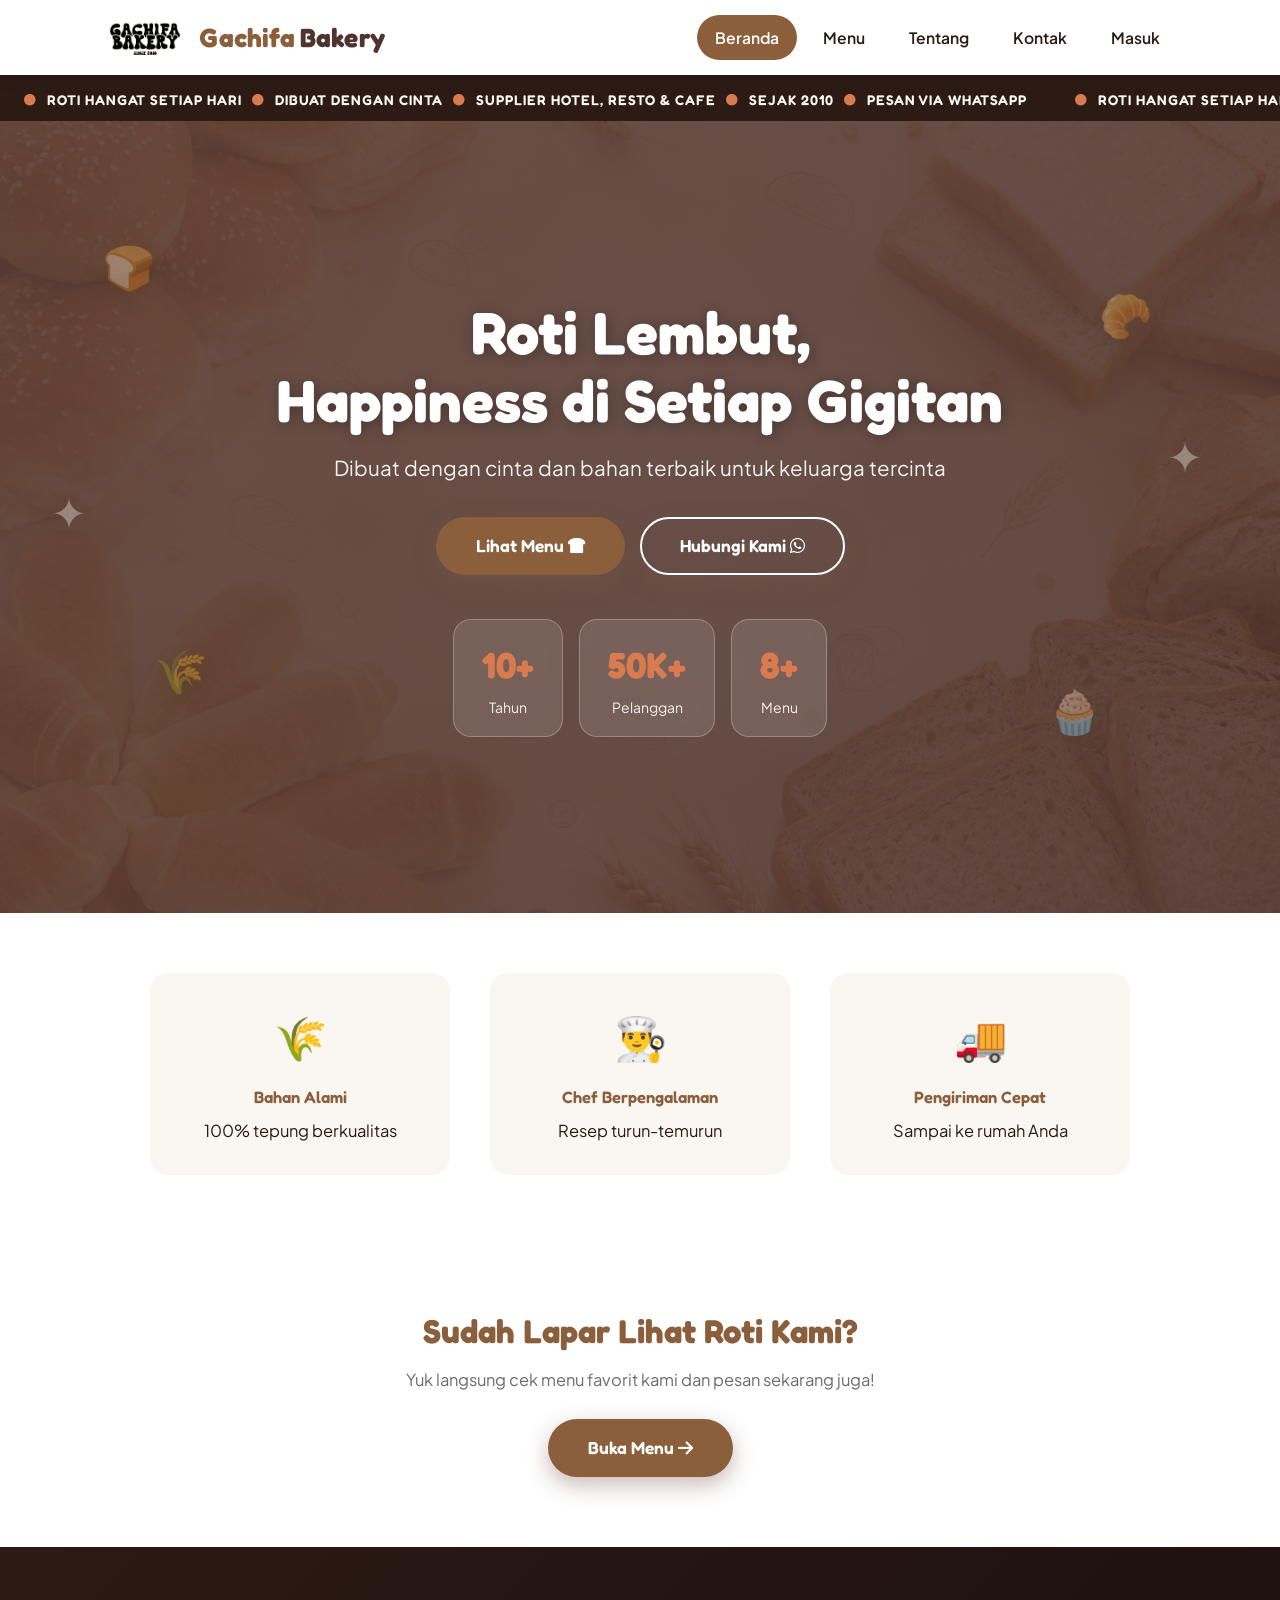
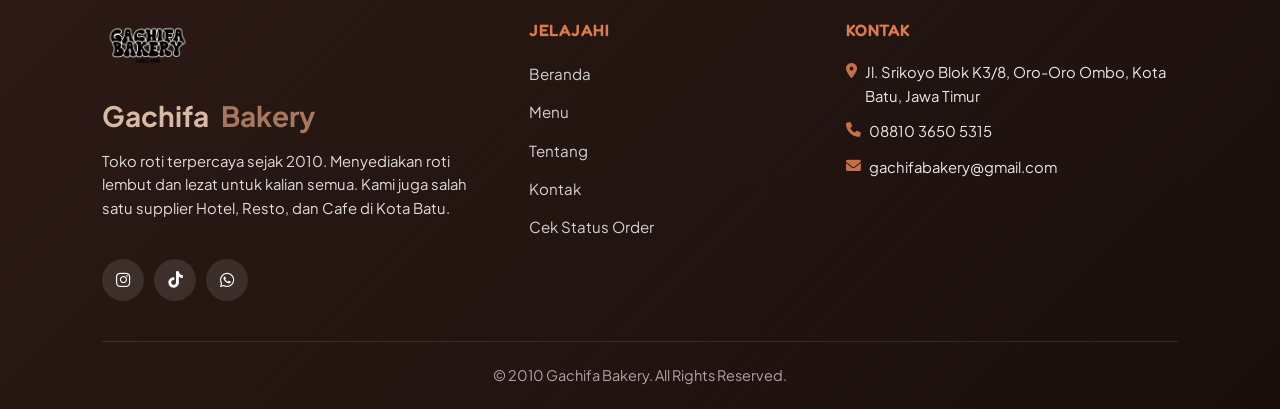
==== commit 38f71c4f: "Buat ukuran teks menyesuaikan lebar layar secara halus (fluid typography)" ====
--- a/index.html
+++ b/index.html
@@ -5,7 +5,7 @@
     <meta name="viewport" content="width=device-width, initial-scale=1.0">
     <title>Gachifa Bakery | Beranda</title>
     <link rel="icon" type="image/png" href="images/logo.png">
-    <link rel="stylesheet" href="style.css?v=3">
+    <link rel="stylesheet" href="style.css?v=4">
     <link rel="stylesheet" href="https://cdnjs.cloudflare.com/ajax/libs/font-awesome/6.0.0/css/all.min.css">
 </head>
 <body>
--- a/style.css
+++ b/style.css
@@ -25,6 +25,14 @@
 
 html {
     scroll-behavior: smooth;
+    /* Ukuran font dasar menyesuaikan lebar layar secara halus:
+       - HP kecil (~320px)  -> sekitar 14px
+       - HP besar/tablet    -> naik bertahap
+       - Desktop (~1440px+) -> maksimal 17px
+       Karena semua font-size di file ini pakai rem, seluruh teks
+       di web (judul, paragraf, badge, tombol, dst) ikut menyesuaikan
+       otomatis tanpa perlu diubah satu-satu. */
+    font-size: clamp(14px, 12px + 0.35vw, 17px);
 }
 
 body {
@@ -678,9 +686,11 @@
 
 .card-body h3 {
     font-weight: 600;
-    font-size: 1.3rem;
+    font-size: 1.45rem;
     color: var(--dark);
     margin-bottom: 10px;
+    min-height: 2.2em;
+    line-height: 1.1;
 }
 
 .card-body p {
@@ -691,11 +701,19 @@
     margin-bottom: 10px;
 }
 
+.min-order-wrap {
+    display: flex;
+    align-items: center;
+    justify-content: center;
+    min-height: 3.4em;
+    margin-bottom: 12px;
+}
+
 .min-order {
     color: var(--accent);
     font-size: 0.85rem;
     font-weight: 700;
-    margin: 0 0 12px;
+    margin: 0;
     background-color: var(--kuningMuda);
     padding: 7px 16px;
     border-radius: 50px;
@@ -703,9 +721,12 @@
     align-items: center;
     justify-content: center;
     gap: 6px;
-    align-self: center;
     text-align: center;
     line-height: 1.3;
+}
+
+.min-order-empty {
+    visibility: hidden;
 }
 
 .price {
@@ -1086,6 +1107,47 @@
 .form-group textarea:focus {
     outline: none;
     border-color: var(--primary);
+}
+
+.password-wrapper {
+    display: flex;
+    align-items: center;
+    border: 1px solid #ddd;
+    border-radius: 10px;
+    background: #fff;
+    transition: 0.25s;
+}
+
+.password-wrapper:focus-within {
+    border-color: var(--primary);
+}
+
+.password-wrapper input {
+    flex: 1;
+    min-width: 0;
+    border: none;
+    background: transparent;
+    padding: 12px 8px 12px 14px;
+}
+
+.password-wrapper input:focus {
+    outline: none;
+}
+
+.toggle-password {
+    flex-shrink: 0;
+    display: flex;
+    align-items: center;
+    justify-content: center;
+    background: none;
+    border: none;
+    cursor: pointer;
+    color: #888;
+    padding: 0 12px;
+}
+
+.toggle-password:hover {
+    color: var(--primary);
 }
 
 .contact-form-status {
@@ -1474,8 +1536,8 @@
         right: 0;
         height: 100vh;
         height: 100dvh;
-        width: 60%;
-        max-width: 235px;
+        width: 68%;
+        max-width: 260px;
         flex-direction: column;
         gap: 0;
         background: var(--white);
@@ -1484,7 +1546,7 @@
         padding-bottom: env(safe-area-inset-bottom);
         margin: 0;
         z-index: 1500;
-        border-radius: 18px 0 0 18px;
+        border-radius: 22px 0 0 22px;
         overflow-y: auto;
         overflow-x: hidden;
         transform: translateX(100%);
@@ -1500,7 +1562,8 @@
     }
 
     .nav-links li:not(.nav-close-item) {
-        border-bottom: 1px solid var(--cream);
+        border-bottom: none;
+        padding: 0 12px;
     }
 
     .nav-links li:last-child {
@@ -1512,54 +1575,102 @@
         align-items: center;
         justify-content: space-between;
         width: 100% !important;
-        padding: 16px 18px;
-        background: var(--cream);
+        padding: 26px 20px 22px;
+        background: linear-gradient(135deg, var(--primary), var(--secondary));
+        border-radius: 22px 0 0 0;
+        position: relative;
+        overflow: hidden;
+    }
+
+    .nav-close-item::after {
+        content: "";
+        position: absolute;
+        width: 90px;
+        height: 90px;
+        background: rgba(255,255,255,0.08);
+        border-radius: 50%;
+        top: -30px;
+        right: -20px;
     }
 
     .nav-panel-title {
         font-family: 'Fredoka', sans-serif;
         font-weight: 600;
-        color: var(--primary);
-        font-size: 1rem;
+        color: var(--white);
+        font-size: 1.05rem;
         letter-spacing: 0.2px;
+        position: relative;
+        z-index: 1;
     }
 
     .nav-close-btn {
-        background: none;
+        background: rgba(255,255,255,0.18);
         border: none;
-        font-size: 1.4rem;
+        width: 28px;
+        height: 28px;
+        border-radius: 50%;
+        font-size: 1.2rem;
         line-height: 1;
-        color: #888;
+        color: var(--white);
         cursor: pointer;
-        padding: 0 2px;
+        padding: 0;
+        display: flex;
+        align-items: center;
+        justify-content: center;
+        position: relative;
+        z-index: 1;
     }
 
     .nav-close-btn:hover {
-        color: var(--primary);
+        background: rgba(255,255,255,0.32);
+        color: var(--white);
+    }
+
+    .nav-links nav ul,
+    .nav-links {
+        padding-top: 0;
     }
 
     .nav-links a {
         display: flex;
         align-items: center;
         width: 100%;
-        padding: 13px 18px;
+        margin: 6px 0;
+        padding: 12px 14px;
         font-size: 0.9rem !important;
         color: var(--dark);
-        border-radius: 0;
+        border-radius: 14px;
+        transition: background 0.2s ease, color 0.2s ease, transform 0.15s ease;
+    }
+
+    .nav-links a:active {
+        transform: scale(0.98);
     }
 
     .nav-icon {
-        display: inline-block !important;
-        width: 18px;
-        margin-right: 10px;
+        display: inline-flex !important;
+        align-items: center;
+        justify-content: center;
+        width: 30px;
+        height: 30px;
+        margin-right: 12px;
         text-align: center;
         color: var(--primary);
-        font-size: 0.85rem;
+        background: var(--kuningMuda);
+        border-radius: 10px;
+        font-size: 0.8rem;
+        flex-shrink: 0;
     }
 
     .nav-links a.active {
-        color: var(--primary);
-        background: var(--kuningMuda);
+        color: var(--white);
+        background: linear-gradient(135deg, var(--primary), var(--kuning));
+        box-shadow: 0 6px 14px rgba(139, 94, 60, 0.3);
+    }
+
+    .nav-links a.active .nav-icon {
+        background: rgba(255,255,255,0.25);
+        color: var(--white);
     }
 
     .nav-links a::after {
@@ -1717,8 +1828,10 @@
     }
 
     .card-body h3 {
-        font-size: 0.9rem;
+        font-size: 1.05rem;
         margin-bottom: 6px;
+        min-height: 2.3em;
+        line-height: 1.15;
     }
 
     .card-body p {
@@ -1728,11 +1841,17 @@
         margin-bottom: 6px;
     }
 
+    .min-order-wrap {
+        min-height: 2.3em;
+        margin-bottom: 8px;
+    }
+
     .min-order {
         font-size: 0.62rem !important;
-        padding: 3px 9px;
-        margin-bottom: 8px;
+        padding: 3px 16px;
+        margin-bottom: 0;
         gap: 4px;
+        line-height: 1.15;
     }
 
     .price {
